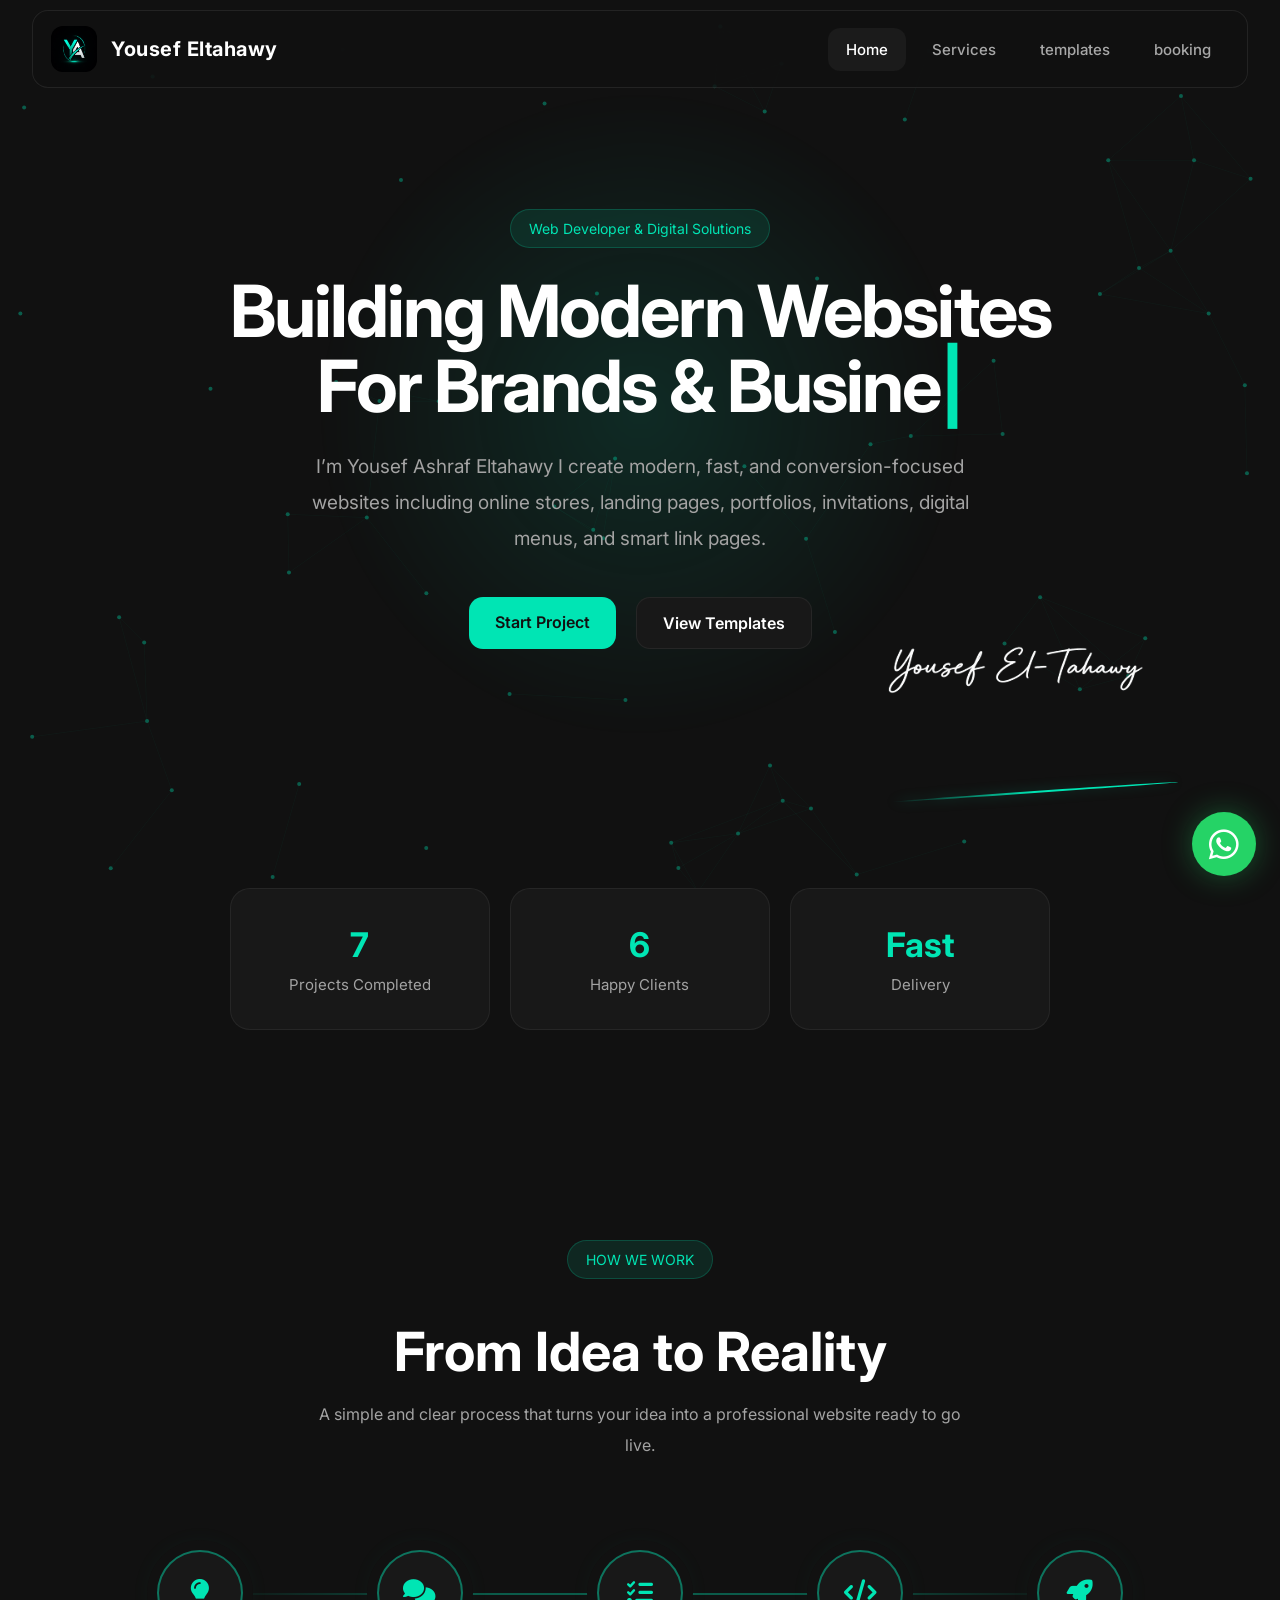
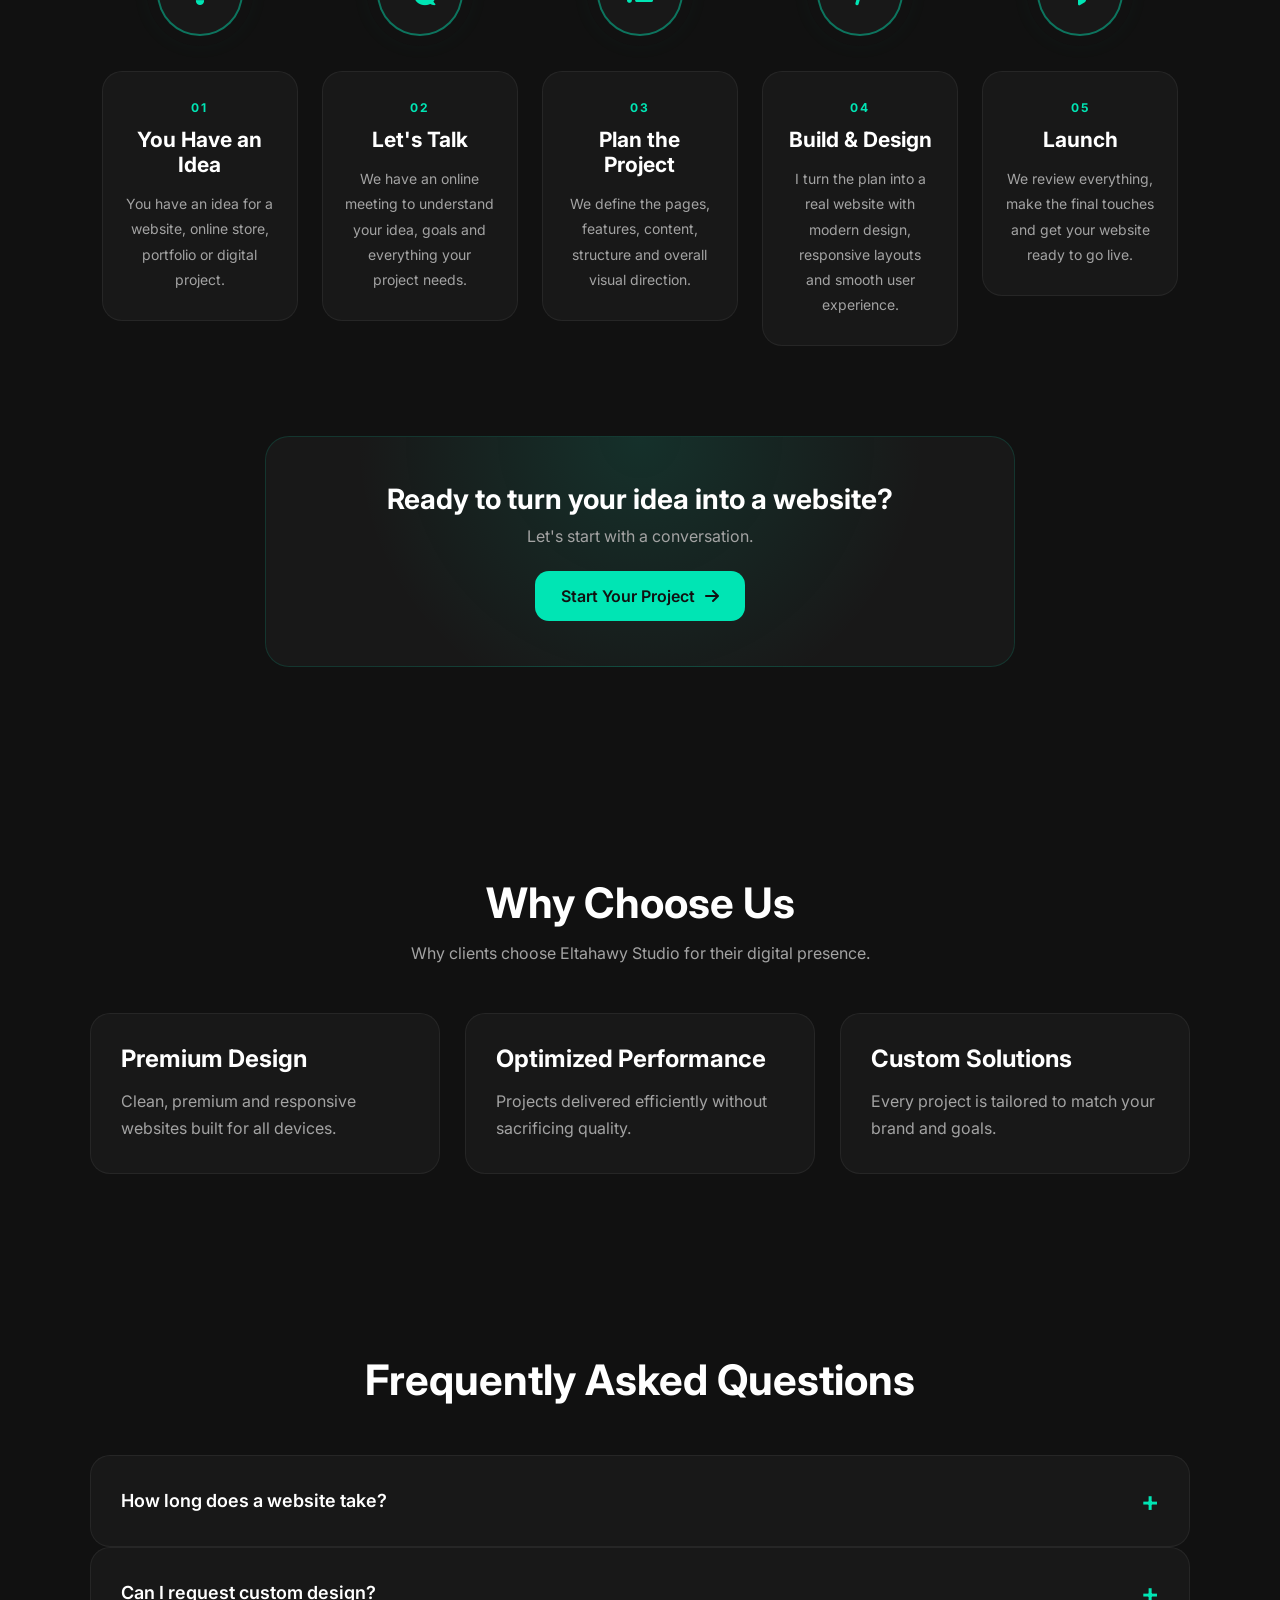
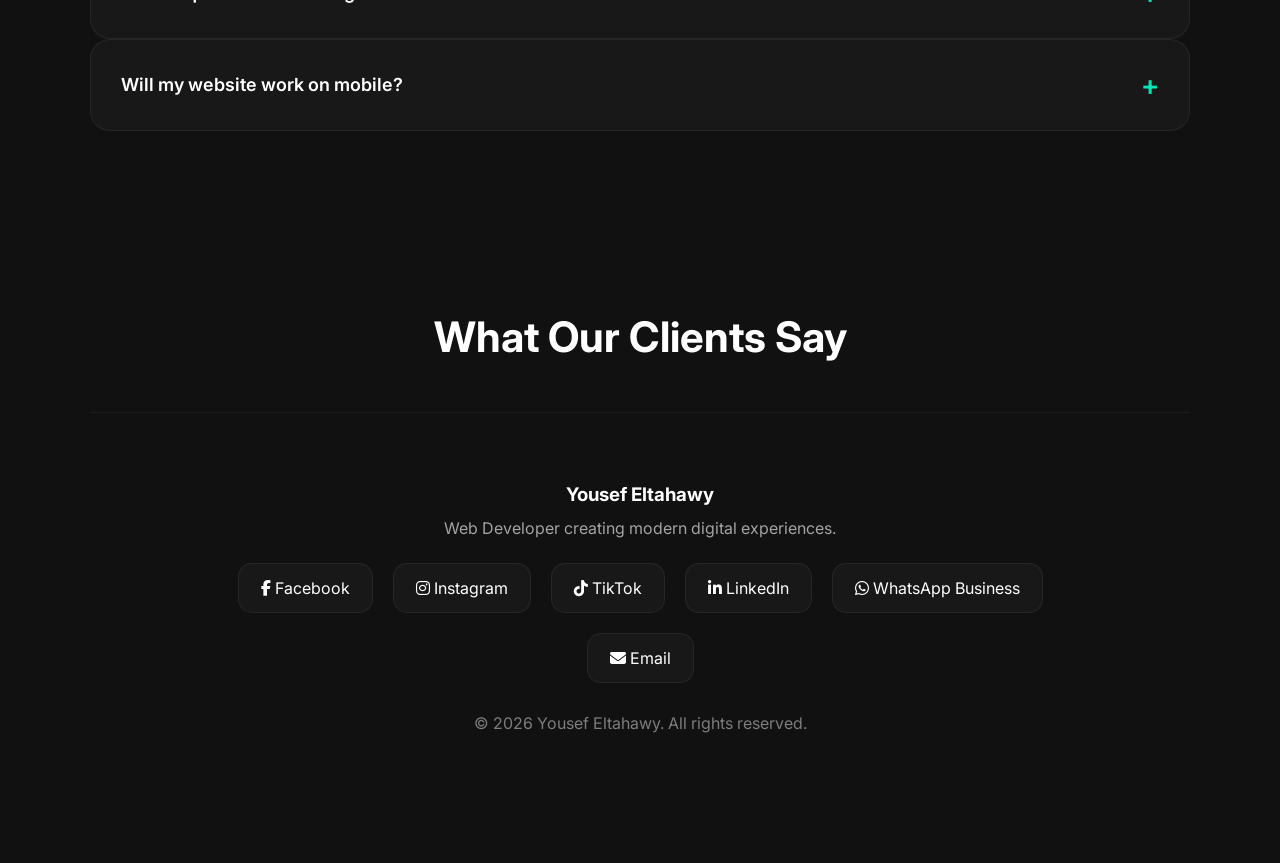
==== index.html @ 24824e4f "Add files via upload" ====
<!DOCTYPE html>
<html lang="en">
<head>

<meta charset="UTF-8">
<meta http-equiv="X-UA-Compatible" content="IE=edge">

<meta name="viewport" content="width=device-width, initial-scale=1.0, maximum-scale=5">

<!-- Google Verification -->
<meta name="google-site-verification" content="qsjFEqIGCmsPD7K8iKfn00CA_WCI45lHF5KEvevb60I">

<!-- Primary SEO -->
<title>Yousef Eltahawy | Professional Web Developer & UI/UX Designer</title>

<meta name="title" content="Yousef Eltahawy | Professional Web Developer">

<meta name="description" content="Official portfolio of Yousef Eltahawy. I create premium websites, landing pages, online stores, portfolios, business websites, QR menus and modern web experiences with stunning UI, smooth animations and responsive design.">

<meta name="keywords" content="
Yousef Eltahawy,
Web Developer,
Frontend Developer,
Website Developer,
Portfolio,
Landing Page,
Online Store,
Business Website,
UI Design,
UX Design,
HTML,
CSS,
JavaScript,
Responsive Website,
GitHub Portfolio,
Egypt Web Developer">

<meta name="author" content="Yousef Eltahawy">

<meta name="robots" content="index,follow,max-image-preview:large,max-snippet:-1,max-video-preview:-1">

<meta name="theme-color" content="#00E5B4">

<meta name="format-detection" content="telephone=no">

<meta name="language" content="English">

<meta name="revisit-after" content="7 days">

<link rel="canonical" href="https://yoyou458.github.io/home/">

<!-- Favicon -->

<link rel="icon" type="image/png" sizes="512x512" href="logo.png">
<link rel="shortcut icon" href="logo.png">
<link rel="apple-touch-icon" href="logo.png">

<!-- Open Graph -->

<meta property="og:type" content="website">

<meta property="og:site_name" content="Yousef Eltahawy">

<meta property="og:locale" content="en_US">

<meta property="og:url" content="https://yoyou458.github.io/home/">

<meta property="og:title" content="Yousef Eltahawy | Professional Web Developer">

<meta property="og:description" content="Premium websites, online stores, portfolios and landing pages with modern UI, smooth animations and responsive design.">

<meta property="og:image" content="https://yoyou458.github.io/home/logo.png">

<meta property="og:image:secure_url" content="https://yoyou458.github.io/home/logo.png">

<meta property="og:image:type" content="image/png">

<meta property="og:image:width" content="1200">

<meta property="og:image:height" content="630">

<meta property="og:image:alt" content="Yousef Eltahawy Logo">

<!-- Twitter -->

<meta name="twitter:card" content="summary_large_image">

<meta name="twitter:title" content="Yousef Eltahawy | Professional Web Developer">

<meta name="twitter:description" content="Modern websites, online stores, portfolios and responsive web development.">

<meta name="twitter:image" content="https://yoyou458.github.io/home/logo.png">

<meta name="twitter:image:alt" content="Yousef Eltahawy Logo">

<!-- PWA -->

<meta name="application-name" content="Yousef Eltahawy">

<meta name="apple-mobile-web-app-title" content="Yousef Eltahawy">

<meta name="apple-mobile-web-app-capable" content="yes">

<meta name="apple-mobile-web-app-status-bar-style" content="black-translucent">

<!-- Structured Data -->

<script type="application/ld+json">
{
 "@context":"https://schema.org",
 "@type":"Person",
 "name":"Yousef Eltahawy",
 "url":"https://yoyou458.github.io/home/",
 "image":"https://yoyou458.github.io/home/logo.png",
 "jobTitle":"Web Developer",
 "description":"Professional Front-End Web Developer",
 "sameAs":[
   "https://github.com/yoyou458"
 ]
}
</script>

<!-- Performance -->

<link rel="preconnect" href="https://fonts.googleapis.com">

<link rel="preconnect" href="https://fonts.gstatic.com" crossorigin>

<link href="https://fonts.googleapis.com/css2?family=Inter:wght@300;400;500;600;700;800&display=swap" rel="stylesheet">

<link rel="stylesheet" href="https://cdnjs.cloudflare.com/ajax/libs/font-awesome/6.7.2/css/all.min.css">

<link rel="stylesheet" href="style.css">

</head>

<body>

    <canvas id="particles"></canvas>

<nav class="navbar">

    <a href="index.html" class="logo">
        <img src="logo.png" alt="Yousef Eltahawy Logo">
        <span>Yousef Eltahawy</span>
    </a>


    <div class="menu-toggle" id="menuToggle">
        <span></span>
        <span></span>
        <span></span>
    </div>


    <div class="nav-links" id="navLinks">

        <a href="index.html" class="active">
            Home
        </a>

        <a href="services.html">
            Services
        </a>

        <a href="templates.html">
            templates
        </a>

        <a href="booking.html">
            booking
        </a>

    </div>

</nav>

<section class="hero">

    <div class="hero-left">

        <span class="tag">
            Web Developer & Digital Solutions
        </span>

        <h1 id="typing-text"></h1>

        <p>
            I’m Yousef Ashraf Eltahawy
            I create modern, fast, and conversion-focused websites
            including online stores, landing pages, portfolios,
            invitations, digital menus, and smart link pages.
        </p>

        <div class="hero-buttons">
            <a href="booking.html" class="primary-btn">
                Start Project
            </a>

            <a href="templates.html" class="secondary-btn">
                View Templates
            </a>
        </div>

    </div>


    <!-- PERSONAL SIGNATURE -->

    <div class="hero-signature">

        <img
            src="signature.png"
            alt="Yousef El-Tahawy Signature"
        >

        <span></span>

    </div>

</section>

<div class="hero-stats">
    <div class="stat-box">
        <h3 class="counter" data-target="20">0</h3>
        <p>Projects Completed</p>
    </div>

    <div class="stat-box">
        <h3 class="counter" data-target="15">0</h3>
        <p>Happy Clients</p>
    </div>

    <div class="stat-box">
        <h3>Fast</h3>
        <p>Delivery</p>
    </div>
</div>

<!-- =========================
     HOW WE WORK
========================= -->

<section class="process-section">

    <div class="section-head process-head">

        <span class="tag">
            HOW WE WORK
        </span>

        <h2>
            From Idea to Reality
        </h2>

        <p>
            A simple and clear process that turns your idea
            into a professional website ready to go live.
        </p>

    </div>


    <div class="process-line">


        <!-- STEP 01 -->

        <div class="process-step">

            <div class="process-dot">
                <i class="fa-solid fa-lightbulb"></i>
            </div>

            <div class="process-card">

                <span class="process-number">
                    01
                </span>

                <h3>
                    You Have an Idea
                </h3>

                <p>
                    You have an idea for a website, online store,
                    portfolio or digital project.
                </p>

            </div>

        </div>


        <!-- STEP 02 -->

        <div class="process-step">

            <div class="process-dot">
                <i class="fa-solid fa-comments"></i>
            </div>

            <div class="process-card">

                <span class="process-number">
                    02
                </span>

                <h3>
                    Let's Talk
                </h3>

                <p>
                    We have an online meeting to understand your
                    idea, goals and everything your project needs.
                </p>

            </div>

        </div>


        <!-- STEP 03 -->

        <div class="process-step">

            <div class="process-dot">
                <i class="fa-solid fa-list-check"></i>
            </div>

            <div class="process-card">

                <span class="process-number">
                    03
                </span>

                <h3>
                    Plan the Project
                </h3>

                <p>
                    We define the pages, features, content,
                    structure and overall visual direction.
                </p>

            </div>

        </div>


        <!-- STEP 04 -->

        <div class="process-step">

            <div class="process-dot">
                <i class="fa-solid fa-code"></i>
            </div>

            <div class="process-card">

                <span class="process-number">
                    04
                </span>

                <h3>
                    Build & Design
                </h3>

                <p>
                    I turn the plan into a real website with
                    modern design, responsive layouts and smooth
                    user experience.
                </p>

            </div>

        </div>


        <!-- STEP 05 -->

        <div class="process-step">

            <div class="process-dot">
                <i class="fa-solid fa-rocket"></i>
            </div>

            <div class="process-card">

                <span class="process-number">
                    05
                </span>

                <h3>
                    Launch
                </h3>

                <p>
                    We review everything, make the final touches
                    and get your website ready to go live.
                </p>

            </div>

        </div>

    </div>


    <div class="process-cta">

        <h3>
            Ready to turn your idea into a website?
        </h3>

        <p>
            Let's start with a conversation.
        </p>

        <a href="booking.html" class="primary-btn">
            Start Your Project
            <i class="fa-solid fa-arrow-right"></i>
        </a>

    </div>

</section>


<section class="why-us">
    <div class="section-head">
        <h2>Why Choose Us</h2>
        <p>Why clients choose Eltahawy Studio for their digital presence.</p>
    </div>

    <div class="why-grid">
        <div class="why-card">
            <h3>Premium Design</h3>
            <p>Clean, premium and responsive websites built for all devices.</p>
        </div>

        <div class="why-card">
            <h3>Optimized Performance</h3>
            <p>Projects delivered efficiently without sacrificing quality.</p>
        </div>

        <div class="why-card">
            <h3>Custom Solutions</h3>
            <p>Every project is tailored to match your brand and goals.</p>
        </div>
    </div>
</section>

<section class="faq-section">
    <div class="section-head">
        <h2>Frequently Asked Questions</h2>
    </div>

<div class="faq-item">
    <button class="faq-question">
        <span>How long does a website take?</span>
        <span class="faq-icon">+</span>
    </button>

    <div class="faq-answer">
        <p>
            Most websites are completed within a few days
            depending on complexity.
        </p>
    </div>
</div>

<div class="faq-item">
    <button class="faq-question">
        <span>Can I request custom design?</span>
        <span class="faq-icon">+</span>
    </button>

    <div class="faq-answer">
        <p>
            Yes, every project can be fully customized based on your vision.
        </p>
    </div>
</div>

<div class="faq-item">
    <button class="faq-question">
        <span>Will my website work on mobile?</span>
        <span class="faq-icon">+</span>
    </button>

    <div class="faq-answer">
        <p>
            Yes, all websites are fully responsive and optimized for mobile devices.
        </p>
    </div>
</div>
    </div>
</section>

<section class="testimonials">
    <div class="section-head">
        <h2>What Our Clients Say</h2>
    </div>


 <!-- FOOTER -->

    <footer class="footer">

        <div class="footer-content">

            <h3>
                Yousef Eltahawy
            </h3>

            <p>
                Web Developer creating modern digital experiences.
            </p>


            <div class="footer-buttons">

                <a href="https://www.facebook.com/profile.php?id=61593084830666"
                   target="_blank"
                   rel="noopener noreferrer">

                    <i class="fa-brands fa-facebook-f"></i>

                    Facebook

                </a>


                <a href="https://www.instagram.com/yousefeltahawy.dev/"
                   target="_blank"
                   rel="noopener noreferrer">

                    <i class="fa-brands fa-instagram"></i>

                    Instagram

                </a>


                <a href="https://www.tiktok.com/@yousefeltahawy"
                   target="_blank"
                   rel="noopener noreferrer">

                    <i class="fa-brands fa-tiktok"></i>

                    TikTok

                </a>


                <a href="https://www.linkedin.com/in/yousef-el-tahawy/"
                   target="_blank"
                   rel="noopener noreferrer">

                    <i class="fa-brands fa-linkedin-in"></i>

                    LinkedIn

                </a>

                <a href="https://wa.me/20111443002"
   target="_blank"
   rel="noopener noreferrer">

    <i class="fa-brands fa-whatsapp"></i>

    WhatsApp Business

</a>

<a href="mailto:yousefeltahawyashraf@gmail.com">

    <i class="fa-solid fa-envelope"></i>

    Email

</a>

            </div>


            <span>
                © 2026 Yousef Eltahawy. All rights reserved.
            </span>

        </div>

    </footer>




<a href="https://wa.me/201114430072"
   class="whatsapp-float"
   target="_blank">
   <i class="fa-brands fa-whatsapp"></i>
</a>


<script src="script.js"></script>

</body>
</html>
---- style.css ----
/* =========================================================
   GLOBAL
========================================================= */

:root {
    --bg: #111111;
    --card: #181818;
    --card-hover: #1b1b1b;

    --white: #ffffff;
    --text: #f5f5f5;
    --muted: #a3a3a3;
    --muted-dark: #7d7d7d;

    --accent: #00e5b4;
    --accent-soft: rgba(0, 229, 180, 0.12);
    --accent-border: rgba(0, 229, 180, 0.3);

    --border: rgba(255, 255, 255, 0.06);
    --border-light: rgba(255, 255, 255, 0.08);

    --radius-sm: 12px;
    --radius-md: 16px;
    --radius-lg: 20px;
    --radius-xl: 24px;

    --transition: 0.35s ease;
}

* {
    margin: 0;
    padding: 0;
    box-sizing: border-box;
}

html {
    scroll-behavior: smooth;
}

body {
    position: relative;
    min-height: 100vh;
    overflow-x: hidden;

    font-family: "Inter", sans-serif;

    background: var(--bg);
    color: var(--white);
}

a {
    color: inherit;
    text-decoration: none;
}

button,
input,
textarea,
select {
    font: inherit;
}

img {
    display: block;
    max-width: 100%;
}

section {
    position: relative;
}


/* =========================================================
   PARTICLES
========================================================= */

#particles {
    position: fixed;
    inset: 0;

    width: 100%;
    height: 100%;

    opacity: 0.45;

    pointer-events: none;
    z-index: -1;
}


/* =========================================================
   NAVBAR
========================================================= */

.navbar {
    position: fixed;
    top: 10px;
    left: 50%;

    width: 95%;
    max-width: 1250px;

    padding: 15px 18px;

    display: flex;
    align-items: center;
    justify-content: space-between;

    transform: translateX(-50%);

    background: rgba(18, 18, 18, 0.65);
    backdrop-filter: blur(18px);
    -webkit-backdrop-filter: blur(18px);

    border: 1px solid var(--border-light);
    border-radius: var(--radius-md);

    z-index: 9999;

    transition:
        border-color var(--transition),
        box-shadow var(--transition);
}

.navbar:hover {
    border-color: rgba(0, 229, 180, 0.25);

    box-shadow:
        0 12px 35px rgba(0, 0, 0, 0.35),
        0 0 20px rgba(0, 229, 180, 0.08);
}


/* =========================================================
   LOGO
========================================================= */

.logo {
    display: flex;
    align-items: center;
    gap: 14px;

    font-size: 20px;
    font-weight: 700;
    letter-spacing: 0.5px;
}

.logo img {
    width: 46px;
    height: 46px;

    border-radius: 12px;

    transition: var(--transition);
}

.logo:hover img {
    transform: rotate(-8deg) scale(1.08);
}


/* =========================================================
   NAV LINKS
========================================================= */

.nav-links {
    display: flex;
    align-items: center;
    gap: 8px;
}

.nav-links a {
    position: relative;

    padding: 12px 18px;

    color: #a8a8a8;

    font-size: 15px;
    font-weight: 500;

    border-radius: var(--radius-sm);

    transition:
        background var(--transition),
        color var(--transition);
}

.nav-links a:hover,
.nav-links .active {
    color: var(--white);
    background: var(--card-hover);
}


/* =========================================================
   MOBILE MENU
========================================================= */

.menu-toggle {
    display: none;

    flex-direction: column;
    gap: 5px;

    cursor: pointer;
}

.menu-toggle span {
    width: 28px;
    height: 3px;

    background: var(--white);

    border-radius: 20px;
}


/* =========================================================
   NAV BUTTON
========================================================= */

.nav-btn {
    padding: 13px 22px;

    color: #111;
    background: var(--accent);

    border-radius: 14px;

    font-weight: 700;

    transition: var(--transition);
}

.nav-btn:hover {
    transform: translateY(-3px);

    box-shadow: 0 0 25px rgba(0, 229, 180, 0.4);
}


/* =========================================================
   HERO
========================================================= */

.hero {
    min-height: 92vh;

    display: flex;
    align-items: center;
    justify-content: center;

    padding: 120px 20px 90px;

    text-align: center;
}

.hero::before {
    content: "";

    position: absolute;

    width: 650px;
    height: 650px;

    top: 50%;
    left: 50%;

    transform: translate(-50%, -50%);

    background: radial-gradient(
        circle,
        rgba(0, 229, 180, 0.12),
        transparent 70%
    );

    filter: blur(10px);

    z-index: -1;
}

.hero-left {
    max-width: 850px;

    display: flex;
    flex-direction: column;
    align-items: center;

    animation: fadeUp 1s ease;
}

.hero-right {
    position: relative;
}


/* =========================================================
   HERO TAG
========================================================= */

.tag {
    display: inline-block;

    padding: 10px 18px;
    margin-bottom: 25px;

    color: var(--accent);

    background: rgba(0, 229, 180, 0.1);

    border: 1px solid rgba(0, 229, 180, 0.2);
    border-radius: 999px;

    font-size: 14px;
}


/* =========================================================
   HERO TYPOGRAPHY
========================================================= */

.hero h1 {
    margin-bottom: 25px;

    font-size: 72px;
    line-height: 1.05;
    letter-spacing: -2px;
}

.hero p {
    max-width: 700px;

    margin-bottom: 40px;

    color: var(--muted);

    font-size: 19px;
    line-height: 1.9;
}


/* =========================================================
   HERO BUTTONS
========================================================= */

.hero-buttons {
    display: flex;
    justify-content: center;
    flex-wrap: wrap;
    gap: 20px;
}

.primary-btn,
.secondary-btn {
    padding: 15px 26px;

    border-radius: 14px;

    font-weight: 600;

    transition: var(--transition);
}

.primary-btn {
    color: #111;
    background: var(--accent);
}

.secondary-btn {
    background: var(--card);
    border: 1px solid var(--border);
}

.primary-btn:hover,
.secondary-btn:hover {
    transform: translateY(-4px);
}

.primary-btn:hover {
    box-shadow: 0 12px 28px rgba(0, 229, 180, 0.2);
}


/* =========================================================
   HERO STATS
========================================================= */

.hero-stats {
    width: 100%;
    max-width: 1000px;

    margin: 60px auto 90px;
    padding: 0 7%;

    display: grid;
    grid-template-columns: repeat(3, 1fr);

    gap: 20px;
}

.stat-box {
    padding: 35px 20px;

    text-align: center;

    background: var(--card);

    border: 1px solid var(--border);
    border-radius: var(--radius-lg);

    transition: var(--transition);
}

.stat-box:hover {
    transform: translateY(-5px);

    border-color: var(--accent-border);
}

.stat-box h3 {
    margin-bottom: 10px;

    color: var(--accent);

    font-size: 34px;
}

.stat-box p {
    margin: 0;

    color: var(--muted);

    font-size: 15px;
}


/* =========================================================
   TYPING TEXT
========================================================= */

#typing-text {
    min-height: 140px;
}

#typing-text::after {
    content: "|";

    color: var(--accent);

    animation: blink 0.7s infinite;
}


/* =========================================================
   GENERAL SECTION HEAD
========================================================= */

.section-head {
    margin-bottom: 50px;

    text-align: center;
}

.section-head h2 {
    margin-bottom: 15px;

    font-size: 42px;
}

.section-head p {
    color: var(--muted);
}


/* =========================================================
   WHY US / TESTIMONIALS / FAQ
========================================================= */

.why-us,
.faq-section,
.testimonials {
    padding: 90px 7%;
}

.why-grid,
.reviews-grid {
    display: grid;
    grid-template-columns: repeat(3, 1fr);

    gap: 25px;
}


/* =========================================================
   GENERAL CARD SYSTEM
========================================================= */

.why-card,
.review-card,
.faq-item,
.service-card,
.template-card,
.process-card {
    position: relative;
    overflow: hidden;

    background: var(--card);

    border: 1px solid var(--border);
    border-radius: var(--radius-lg);

    transition:
        transform var(--transition),
        border-color var(--transition),
        box-shadow var(--transition);
}

.why-card::before,
.review-card::before,
.faq-item::before,
.service-card::before,
.template-card::before,
.process-card::before {
    content: "";

    position: absolute;
    inset: 0;

    background: radial-gradient(
        circle at top left,
        rgba(0, 229, 180, 0.12),
        transparent 55%
    );

    opacity: 0;

    pointer-events: none;

    transition: opacity var(--transition);
}

.why-card:hover,
.review-card:hover,
.faq-item:hover,
.service-card:hover,
.template-card:hover,
.process-card:hover {
    transform: translateY(-8px) scale(1.02);

    border-color: var(--accent-border);

    box-shadow:
        0 20px 40px rgba(0, 0, 0, 0.35),
        0 0 20px rgba(0, 229, 180, 0.1);
}

.why-card:hover::before,
.review-card:hover::before,
.faq-item:hover::before,
.service-card:hover::before,
.template-card:hover::before,
.process-card:hover::before {
    opacity: 1;
}


/* =========================================================
   WHY CARDS
========================================================= */

.why-card {
    padding: 30px;
}

.why-card h3 {
    margin-bottom: 15px;

    font-size: 24px;
}

.why-card p,
.review-card p,
.faq-item p {
    color: var(--muted);
    line-height: 1.7;
}


/* =========================================================
   REVIEWS
========================================================= */

.review-card {
    padding: 30px;
}

.review-card h4 {
    margin-top: 20px;

    color: var(--accent);
}


/* =========================================================
   FAQ
========================================================= */

.faq-list {
    display: flex;
    flex-direction: column;
    gap: 20px;
}

.faq-item {
    padding: 0;
}

.faq-question {
    width: 100%;

    padding: 28px 30px;

    display: flex;
    align-items: center;
    justify-content: space-between;

    color: var(--white);
    background: none;

    border: none;

    cursor: pointer;

    font-size: 18px;
    font-weight: 600;

    text-align: left;
}

.faq-icon {
    color: var(--accent);

    font-size: 28px;

    transition: var(--transition);
}

.faq-answer {
    max-height: 0;

    overflow: hidden;

    transition: max-height 0.35s ease;
}

.faq-answer p {
    padding: 0 30px 28px;

    line-height: 1.8;
}

.faq-item.active .faq-answer {
    max-height: 220px;
}

.faq-item.active .faq-icon {
    transform: rotate(45deg);
}


/* =========================================================
   FOOTER
========================================================= */

.footer {
    width: 100%;

    padding: 70px 20px 40px;

    display: flex;
    align-items: center;
    justify-content: center;

    border-top: 1px solid rgba(255, 255, 255, 0.05);
}

.footer-content {
    width: 100%;
    max-width: 900px;

    margin: auto;

    display: flex;
    flex-direction: column;
    align-items: center;
    justify-content: center;

    text-align: center;
}

.footer-content h3 {
    margin-bottom: 12px;
}

.footer-content p {
    margin-bottom: 25px;

    color: var(--muted);

    text-align: center;
}

.footer-buttons {
    margin-bottom: 30px;

    display: flex;
    align-items: center;
    justify-content: center;
    flex-wrap: wrap;

    gap: 20px;
}

.footer-buttons a {
    padding: 14px 22px;

    background: var(--card);

    border: 1px solid var(--border);
    border-radius: 14px;

    transition: var(--transition);
}

.footer-buttons a:hover {
    transform: translateY(-3px);

    border-color: var(--accent-border);
}

.footer-content span {
    display: block;
    width: 100%;

    color: var(--muted-dark);

    text-align: center;
}


/* =========================================================
   PAGE HERO
========================================================= */

.page-hero {
    padding: 100px 7% 70px;

    text-align: center;
}

.page-hero h1 {
    margin-bottom: 18px;

    font-size: 54px;
}

.page-hero p {
    max-width: 760px;

    margin: auto;

    color: var(--muted);

    line-height: 1.8;
}


/* =========================================================
   TEMPLATES
========================================================= */

.templates-section {
    padding: 40px 7% 100px;
}

.templates-grid {
    display: grid;
    grid-template-columns: repeat(3, 1fr);

    gap: 28px;
}

.template-card {
    padding: 20px;
}

.template-card img {
    width: 100%;
    height: 220px;

    margin-bottom: 20px;

    object-fit: cover;

    border-radius: 16px;
}

.template-card h3 {
    margin-bottom: 18px;

    font-size: 22px;
}

.visit-btn {
    display: inline-block;

    padding: 12px 22px;

    color: #111;
    background: var(--accent);

    border-radius: 12px;

    font-weight: 600;

    transition: var(--transition);
}

.visit-btn:hover {
    transform: translateY(-3px);
}


/* =========================================================
   SERVICES
========================================================= */

.services-section {
    padding: 40px 7% 100px;
}

.services-grid {
    display: grid;
    grid-template-columns: repeat(3, 1fr);

    gap: 25px;
}

.service-card {
    min-height: 240px;

    padding: 30px;
}

.service-card h3 {
    margin-bottom: 16px;

    font-size: 24px;
}

.service-card p {
    color: var(--muted);

    line-height: 1.8;
}


/* =========================================================
   BOOKING
========================================================= */

.booking-section {
    min-height: 70vh;

    padding: 60px 7%;

    display: flex;
    align-items: center;
    justify-content: center;
}

.booking-wrapper {
    width: 100%;

    display: flex;
    justify-content: center;
}

.booking-card {
    width: 100%;
    max-width: 800px;

    padding: 60px;

    text-align: center;

    background: var(--card);

    border: 1px solid var(--border);
    border-radius: var(--radius-xl);
}

.booking-card h2 {
    margin-bottom: 20px;

    font-size: 46px;
}

.booking-card p {
    margin-bottom: 30px;

    color: var(--muted);

    line-height: 1.8;
}


/* =========================================================
   SKILLS
========================================================= */

.skills-section {
    padding: 110px 7%;

    display: flex;
    align-items: center;
    justify-content: space-between;

    gap: 80px;
}

.skills-left,
.skills-right {
    flex: 1;
}

.skills-left {
    display: flex;
    justify-content: center;
}

.skills-right h2 {
    margin-bottom: 22px;

    font-size: 48px;
}

.skills-right p {
    margin-bottom: 35px;

    color: var(--muted);

    line-height: 1.9;
}


/* =========================================================
   SKILLS ORBIT
========================================================= */

.orbit {
    position: relative;

    width: 430px;
    height: 430px;

    animation: rotateOrbit 24s linear infinite;
}

.orbit::before {
    content: "";

    position: absolute;
    inset: 35px;

    border: 1px solid rgba(255, 255, 255, 0.08);
    border-radius: 50%;
}

.orbit-center {
    position: absolute;

    top: 50%;
    left: 50%;

    width: 110px;
    height: 110px;

    transform: translate(-50%, -50%);

    display: flex;
    align-items: center;
    justify-content: center;

    color: #111;
    background: var(--accent);

    border-radius: 50%;

    font-size: 42px;

    box-shadow: 0 0 35px rgba(0, 229, 180, 0.35);
}

.orbit-item {
    position: absolute;

    width: 72px;
    height: 72px;

    display: flex;
    align-items: center;
    justify-content: center;

    color: var(--accent);
    background: var(--card);

    border: 1px solid var(--border-light);
    border-radius: 50%;

    font-size: 34px;
}

.html {
    top: 0;
    left: 50%;
    transform: translateX(-50%);
}

.css {
    top: 15%;
    right: 5%;
}

.js {
    top: 50%;
    right: 0;
    transform: translateY(-50%);
}

.react {
    right: 5%;
    bottom: 15%;
}

.git {
    bottom: 0;
    left: 50%;
    transform: translateX(-50%);
}

.github {
    bottom: 15%;
    left: 5%;
}

.figma {
    top: 50%;
    left: 0;
    transform: translateY(-50%);
}

.database {
    top: 15%;
    left: 5%;
}


/* =========================================================
   MY WORK
========================================================= */

.work-hero {
    padding-bottom: 60px;
}

.work-hero h1 {
    margin-bottom: 20px;

    font-size: 58px;
    line-height: 1.1;
}

.work-hero p {
    max-width: 720px;
}

.my-work-section {
    padding: 20px 7% 120px;
}

.projects-grid {
    max-width: 1250px;

    margin: auto;

    display: grid;
    grid-template-columns: repeat(3, 1fr);

    gap: 28px;
}


/* =========================================================
   PROJECT CARD
========================================================= */

.project-card {
    position: relative;
    overflow: hidden;

    background: var(--card);

    border: 1px solid rgba(255, 255, 255, 0.07);
    border-radius: var(--radius-xl);

    transition:
        transform 0.4s ease,
        border-color 0.4s ease,
        box-shadow 0.4s ease;
}

.project-card:hover {
    transform: translateY(-10px);

    border-color: rgba(0, 229, 180, 0.35);

    box-shadow:
        0 25px 55px rgba(0, 0, 0, 0.4),
        0 0 30px rgba(0, 229, 180, 0.08);
}


/* =========================================================
   PROJECT IMAGE
========================================================= */

.project-image {
    position: relative;

    height: 260px;

    overflow: hidden;

    background: #111;
}

.project-image img {
    width: 100%;
    height: 100%;

    object-fit: cover;

    transition:
        transform 0.6s ease,
        filter 0.6s ease;
}

.project-card:hover .project-image img {
    transform: scale(1.06);

    filter: brightness(0.7);
}


/* =========================================================
   PROJECT OVERLAY
========================================================= */

.project-overlay {
    position: absolute;
    inset: 0;

    display: flex;
    align-items: center;
    justify-content: center;

    background: rgba(0, 0, 0, 0.35);

    opacity: 0;

    transition: var(--transition);
}

.project-card:hover .project-overlay {
    opacity: 1;
}

.project-view {
    width: 58px;
    height: 58px;

    display: flex;
    align-items: center;
    justify-content: center;

    color: #111;
    background: var(--accent);

    border-radius: 50%;

    font-size: 20px;

    transform: translateY(15px);

    transition: var(--transition);
}

.project-card:hover .project-view {
    transform: translateY(0);
}

.project-view:hover {
    transform: scale(1.08) !important;
}


/* =========================================================
   PROJECT CONTENT
========================================================= */

.project-content {
    padding: 28px;
}

.project-type {
    display: inline-block;

    margin-bottom: 12px;

    color: var(--accent);

    font-size: 13px;
    font-weight: 600;
    letter-spacing: 0.5px;
}

.project-content h3 {
    margin-bottom: 12px;

    font-size: 25px;
}

.project-content p {
    min-height: 54px;

    margin-bottom: 25px;

    color: var(--muted);

    font-size: 15px;
    line-height: 1.8;
}


/* =========================================================
   PROJECT BUTTON
========================================================= */

.project-btn {
    display: inline-flex;
    align-items: center;
    gap: 10px;

    padding: 13px 20px;

    color: #111;
    background: var(--accent);

    border-radius: 12px;

    font-size: 14px;
    font-weight: 600;

    transition: var(--transition);
}

.project-btn i {
    transition: var(--transition);
}

.project-btn:hover {
    transform: translateY(-3px);

    box-shadow: 0 10px 25px rgba(0, 229, 180, 0.2);
}

.project-btn:hover i {
    transform: translateX(5px);
}


/* =========================================================
   HOW WE WORK
========================================================= */

.process-section {
    padding: 120px 7%;

    overflow: hidden;
}

.process-head {
    max-width: 800px;

    margin: 0 auto 90px;

    text-align: center;
}

.process-head h2 {
    margin: 18px 0;

    font-size: 54px;
    line-height: 1.1;
}

.process-head p {
    max-width: 650px;

    margin: auto;

    color: var(--muted);

    line-height: 1.9;
}


/* =========================================================
   PROCESS LINE
========================================================= */

.process-line {
    position: relative;

    max-width: 1200px;

    margin: auto;

    display: grid;
    grid-template-columns: repeat(5, 1fr);
}

.process-line::before {
    content: "";

    position: absolute;

    top: 43px;
    left: 10%;
    right: 10%;

    height: 2px;

    background: linear-gradient(
        90deg,
        transparent,
        var(--accent),
        var(--accent),
        transparent
    );

    opacity: 0.35;
}


/* =========================================================
   PROCESS STEP
========================================================= */

.process-step {
    position: relative;

    padding: 0 12px;

    display: flex;
    flex-direction: column;
    align-items: center;
}


/* =========================================================
   PROCESS DOT
========================================================= */

.process-dot {
    position: relative;
    z-index: 2;

    width: 86px;
    height: 86px;

    display: flex;
    align-items: center;
    justify-content: center;

    color: var(--accent);
    background: var(--card);

    border: 2px solid rgba(0, 229, 180, 0.45);
    border-radius: 50%;

    font-size: 26px;

    box-shadow:
        0 0 0 10px var(--bg),
        0 0 30px rgba(0, 229, 180, 0.08);

    transition: var(--transition);
}

.process-step:hover .process-dot {
    color: #111;
    background: var(--accent);

    border-color: var(--accent);

    transform: scale(1.1);

    box-shadow:
        0 0 0 10px var(--bg),
        0 0 35px rgba(0, 229, 180, 0.35);
}


/* =========================================================
   PROCESS CARD
========================================================= */

.process-card {
    width: 100%;
    min-height: 225px;

    margin-top: 35px;
    padding: 28px 22px;

    text-align: center;
}

.process-number {
    display: block;

    margin-bottom: 12px;

    color: var(--accent);

    font-size: 12px;
    font-weight: 700;
    letter-spacing: 2px;
}

.process-card h3 {
    margin-bottom: 14px;

    font-size: 21px;
}

.process-card p {
    color: var(--muted);

    font-size: 14px;
    line-height: 1.8;
}


/* =========================================================
   PROCESS CTA
========================================================= */

.process-cta {
    max-width: 750px;

    margin: 90px auto 0;
    padding: 45px 30px;

    text-align: center;

    background:
        radial-gradient(
            circle at top,
            rgba(0, 229, 180, 0.12),
            transparent 65%
        ),
        var(--card);

    border: 1px solid rgba(0, 229, 180, 0.15);
    border-radius: var(--radius-xl);
}

.process-cta h3 {
    margin-bottom: 10px;

    font-size: 28px;
}

.process-cta p {
    margin-bottom: 25px;

    color: var(--muted);
}

.process-cta .primary-btn {
    display: inline-flex;
    align-items: center;
    gap: 10px;
}

.process-cta .primary-btn i {
    transition: var(--transition);
}

.process-cta .primary-btn:hover i {
    transform: translateX(5px);
}


/* =========================================================
   WHATSAPP FLOAT
========================================================= */

.whatsapp-float {
    position: fixed;

    right: 24px;
    bottom: 24px;

    width: 64px;
    height: 64px;

    display: flex;
    align-items: center;
    justify-content: center;

    color: var(--white);
    background: #25d366;

    border-radius: 50%;

    font-size: 34px;

    z-index: 9999;

    box-shadow: 0 0 30px rgba(37, 211, 102, 0.35);

    transition: var(--transition);

    animation: whatsappPulse 2s infinite;
}

.whatsapp-float:hover {
    transform: scale(1.08);
}


/* =========================================================
   ANIMATIONS
========================================================= */

@keyframes fadeUp {
    from {
        opacity: 0;
        transform: translateY(40px);
    }

    to {
        opacity: 1;
        transform: translateY(0);
    }
}

@keyframes blink {
    50% {
        opacity: 0;
    }
}

@keyframes rotateOrbit {
    from {
        transform: rotate(0deg);
    }

    to {
        transform: rotate(360deg);
    }
}

@keyframes whatsappPulse {
    0% {
        box-shadow:
            0 0 0 0 rgba(37, 211, 102, 0.45);
    }

    70% {
        box-shadow:
            0 0 0 18px rgba(37, 211, 102, 0);
    }

    100% {
        box-shadow:
            0 0 0 0 rgba(37, 211, 102, 0);
    }
}


/* =========================================================
   TABLET
========================================================= */

@media (max-width: 1000px) {

    .hero {
        flex-direction: column;
        text-align: center;
    }

    .hero-buttons {
        justify-content: center;
    }

    .why-grid,
    .reviews-grid {
        grid-template-columns: repeat(2, 1fr);
    }

    .templates-grid,
    .services-grid {
        grid-template-columns: repeat(2, 1fr);
    }

    .projects-grid {
        grid-template-columns: repeat(2, 1fr);
    }

    .process-line {
        grid-template-columns: repeat(2, 1fr);

        gap: 50px 20px;
    }

    .process-line::before {
        display: none;
    }

    .process-card {
        min-height: 200px;
    }

    .skills-section {
        gap: 40px;
    }
}


/* =========================================================
   MOBILE
========================================================= */

@media (max-width: 768px) {

    /* NAVBAR */

    .navbar {
        position: fixed;

        flex-direction: row;

        width: 95%;
    }

    .menu-toggle {
        display: flex;
    }

    .nav-links {
        position: absolute;

        top: calc(100% + 10px);
        right: 0;

        width: 220px;

        padding: 20px;

        display: flex;
        flex-direction: column;
        align-items: stretch;

        gap: 8px;

        background: #181818;

        border: 1px solid var(--border);
        border-radius: 16px;

        opacity: 0;
        pointer-events: none;

        transform: translateY(-10px);

        transition: var(--transition);
    }

    .nav-links.active {
        opacity: 1;
        pointer-events: auto;

        transform: translateY(0);
    }

    .nav-links a {
        width: 100%;

        text-align: center;
    }

    .nav-btn {
        display: none;
    }


    /* HERO */

    .hero {
        min-height: auto;

        padding: 120px 20px 70px;
    }

    .hero h1 {
        font-size: 44px;
    }

    .hero p {
        font-size: 16px;
    }

    .hero-buttons {
        width: 100%;
    }

    .hero-stats {
        max-width: 340px;

        grid-template-columns: 1fr;

        padding: 0 20px;

        margin: 40px auto 70px;
    }


    /* SECTIONS */

    .why-us,
    .faq-section,
    .testimonials {
        padding: 70px 20px;
    }

    .section-head {
        margin-bottom: 40px;
    }

    .section-head h2 {
        font-size: 32px;
    }

    .why-grid,
    .reviews-grid,
    .templates-grid,
    .services-grid {
        grid-template-columns: 1fr;
    }


    /* PAGE HERO */

    .page-hero {
        padding: 90px 20px 55px;
    }

    .page-hero h1 {
        font-size: 38px;
    }


    /* TEMPLATES */

    .templates-section,
    .services-section {
        padding: 30px 20px 80px;
    }


    /* BOOKING */

    .booking-section {
        padding: 50px 20px;
    }

    .booking-card {
        padding: 35px;
    }

    .booking-card h2 {
        font-size: 34px;
    }


    /* SKILLS */

    .skills-section {
        padding: 80px 20px;

        flex-direction: column;

        text-align: center;

        gap: 50px;
    }

    .skills-left {
        width: 100%;
    }

    .orbit {
        width: 240px;
        height: 240px;
    }

    .orbit-center {
        width: 70px;
        height: 70px;

        font-size: 28px;
    }

    .orbit-item {
        width: 48px;
        height: 48px;

        font-size: 22px;
    }

    .skills-right {
        width: 100%;
    }

    .skills-right h2 {
        font-size: 32px;
        margin-bottom: 15px;
    }

    .skills-right p {
        margin-bottom: 25px;

        font-size: 15px;
        line-height: 1.8;
    }

    .skills-right .primary-btn {
        width: 220px;
    }


    /* MY WORK */

    .work-hero {
        padding: 80px 20px 50px;
    }

    .work-hero h1 {
        font-size: 40px;
    }

    .work-hero p {
        font-size: 15px;
        line-height: 1.8;
    }

    .my-work-section {
        padding: 10px 20px 80px;
    }

    .projects-grid {
        grid-template-columns: 1fr;

        max-width: 500px;

        gap: 22px;
    }

    .project-image {
        height: 230px;
    }

    .project-content {
        padding: 24px;
    }

    .project-content h3 {
        font-size: 23px;
    }


    /* HOW WE WORK */

    .process-section {
        padding: 80px 20px;
    }

    .process-head {
        margin-bottom: 60px;
    }

    .process-head h2 {
        font-size: 36px;
    }

    .process-head p {
        font-size: 15px;
    }

    .process-line {
        position: relative;

        display: flex;
        flex-direction: column;

        gap: 0;

        padding-left: 20px;
    }

    .process-line::before {
        display: block;

        top: 30px;
        bottom: 30px;

        left: 54px;
        right: auto;

        width: 2px;
        height: auto;

        background: linear-gradient(
            to bottom,
            transparent,
            var(--accent),
            var(--accent),
            transparent
        );
    }

    .process-step {
        display: grid;

        grid-template-columns: 70px 1fr;

        gap: 20px;

        align-items: start;

        padding: 0;

        margin-bottom: 35px;
    }

    .process-step:last-child {
        margin-bottom: 0;
    }

    .process-dot {
        width: 70px;
        height: 70px;

        font-size: 21px;

        box-shadow:
            0 0 0 7px var(--bg),
            0 0 25px rgba(0, 229, 180, 0.08);
    }

    .process-step:hover .process-dot {
        box-shadow:
            0 0 0 7px var(--bg),
            0 0 30px rgba(0, 229, 180, 0.3);
    }

    .process-card {
        min-height: auto;

        margin-top: 0;

        padding: 23px 20px;

        text-align: left;
    }

    .process-card h3 {
        font-size: 20px;
    }

    .process-card p {
        font-size: 14px;
    }

    .process-cta {
        margin-top: 60px;

        padding: 35px 22px;
    }

    .process-cta h3 {
        font-size: 24px;
    }


    /* WHATSAPP */

    .whatsapp-float {
        width: 56px;
        height: 56px;

        right: 18px;
        bottom: 18px;

        font-size: 30px;
    }
}


/* =========================================================
   SMALL MOBILE
========================================================= */

@media (max-width: 500px) {

    .hero h1 {
        font-size: 32px;
    }

    .hero-buttons,
    .footer-buttons {
        flex-direction: column;
    }

    .primary-btn,
    .secondary-btn,
    .footer-buttons a {
        width: 100%;

        text-align: center;
    }

    .page-hero h1 {
        font-size: 30px;
    }

    .work-hero h1 {
        font-size: 34px;
    }

    .project-image {
        height: 210px;
    }

    .booking-card {
        padding: 25px;
    }

    .process-cta {
        padding: 30px 18px;
    }
}

/* =================================
   HERO PERSONAL SIGNATURE
================================= */

.hero{
    position:relative;
}

.hero-signature{
    position:absolute;

    right:8%;
    bottom:45px;

    width:320px;

    display:flex;
    flex-direction:column;
    align-items:flex-end;

    z-index:3;

    opacity:0;

    animation:signatureReveal 1s ease 1.2s forwards;
}

.hero-signature img{
    width:100%;
    max-width:320px;

    height:auto;

    object-fit:contain;

    filter:
        brightness(1.15)
        contrast(1.05);

    transition:
        transform .4s ease,
        filter .4s ease;
}

.hero-signature span{
    display:block;

    width:90%;

    height:2px;

    margin-top:-8px;

    background:
        linear-gradient(
            90deg,
            transparent,
            #00E5B4,
            #00E5B4
        );

    border-radius:50%;

    box-shadow:
        0 0 12px rgba(0,229,180,.35);

    transform:rotate(-4deg);

    transform-origin:right center;
}

.hero-signature:hover img{
    transform:translateY(-4px) scale(1.02);

    filter:
        brightness(1.25)
        contrast(1.08)
        drop-shadow(0 0 12px rgba(0,229,180,.18));
}


/* =================================
   SIGNATURE ANIMATION
================================= */

@keyframes signatureReveal{

    from{
        opacity:0;
        transform:translateY(25px);
    }

    to{
        opacity:1;
        transform:translateY(0);
    }

}


/* =================================
   TABLET
================================= */

@media(max-width:1000px){

    .hero-signature{
        right:5%;
        bottom:30px;
        width:270px;
    }

}


/* =================================
   MOBILE
================================= */

@media(max-width:768px){

    .hero{
        padding-bottom:180px;
    }

    .hero-signature{

        right:50%;

        bottom:35px;

        width:240px;

        transform:translateX(50%);

        align-items:center;
    }

    .hero-signature img{
        max-width:240px;
    }

    .hero-signature span{
        width:85%;
    }

}


/* =================================
   SMALL MOBILE
================================= */

@media(max-width:500px){

    .hero{
        padding-bottom:160px;
    }

    .hero-signature{

        width:210px;

        bottom:30px;
    }

    .hero-signature img{
        max-width:210px;
    }

}

/* =========================================
   MOBILE RESPONSIVE — FINAL OVERRIDE
   max-width: 768px
========================================= */

@media (max-width: 768px){

    /* =========================
       GLOBAL
    ========================= */

    html{
        overflow-x:hidden;
    }

    body{
        overflow-x:hidden;
    }

    /* =========================
       NAVBAR
    ========================= */

    .navbar{
        position:fixed;

        top:10px;
        left:50%;

        transform:translateX(-50%);

        width:calc(100% - 24px);
        max-width:none;

        min-height:58px;

        padding:10px 14px;

        display:flex;
        flex-direction:row;

        justify-content:space-between;
        align-items:center;

        gap:10px;

        border-radius:15px;

        background:rgba(18,18,18,.88);

        backdrop-filter:blur(18px);
        -webkit-backdrop-filter:blur(18px);

        z-index:9999;
    }


    /* LOGO */

    .logo{
        gap:9px;

        font-size:16px;

        white-space:nowrap;
    }

    .logo img{
        width:38px;
        height:38px;

        border-radius:10px;
    }


    /* MENU BUTTON */

    .menu-toggle{
        display:flex;

        width:42px;
        height:42px;

        align-items:center;
        justify-content:center;

        gap:5px;

        flex-shrink:0;
    }

    .menu-toggle span{
        width:24px;
        height:2px;

        border-radius:10px;

        transition:.3s;
    }


    /* MOBILE NAV LINKS */

    .nav-links{
        position:absolute;

        top:calc(100% + 10px);
        right:0;

        width:220px;

        padding:12px;

        display:flex;
        flex-direction:column;

        align-items:stretch;

        gap:5px;

        background:rgba(24,24,24,.96);

        backdrop-filter:blur(20px);
        -webkit-backdrop-filter:blur(20px);

        border:1px solid rgba(255,255,255,.08);

        border-radius:16px;

        box-shadow:
            0 20px 45px rgba(0,0,0,.45);

        opacity:0;

        visibility:hidden;

        pointer-events:none;

        transform:translateY(-8px);

        transition:
            opacity .3s ease,
            transform .3s ease,
            visibility .3s ease;
    }

    .nav-links.active{
        opacity:1;

        visibility:visible;

        pointer-events:auto;

        transform:translateY(0);
    }

    .nav-links a{
        width:100%;

        padding:12px 14px;

        border-radius:10px;

        font-size:14px;

        text-align:left;
    }

    .nav-links a:hover,
    .nav-links .active{
        background:#1f1f1f;
    }


    /* =========================
       HERO
    ========================= */

    .hero{

        min-height:auto;

        width:100%;

        padding:
            125px
            20px
            190px;

        display:flex;

        flex-direction:column;

        justify-content:center;
        align-items:center;

        text-align:center;
    }


    .hero::before{

        width:360px;
        height:360px;

        top:42%;

        opacity:.7;
    }


    .hero-left{

        width:100%;
        max-width:500px;

        align-items:center;

        animation:fadeUp 1s ease;
    }


    /* TAG */

    .tag{

        padding:8px 14px;

        margin-bottom:20px;

        font-size:11px;

        letter-spacing:.3px;

        text-align:center;
    }


    /* HERO TITLE */

    .hero h1{

        width:100%;

        font-size:
            clamp(34px, 9vw, 46px);

        line-height:1.08;

        letter-spacing:-1.2px;

        margin-bottom:20px;
    }


    /* TYPING TEXT */

    #typing-text{

        min-height:105px;

        display:flex;

        align-items:center;
        justify-content:center;
    }


    /* HERO PARAGRAPH */

    .hero p{

        width:100%;

        max-width:480px;

        font-size:15px;

        line-height:1.8;

        margin-bottom:28px;

        color:#A3A3A3;
    }


    /* =========================
       HERO BUTTONS
    ========================= */

    .hero-buttons{

        width:100%;

        display:flex;

        flex-direction:column;

        align-items:center;

        gap:12px;
    }

    .primary-btn,
    .secondary-btn{

        width:100%;

        max-width:320px;

        padding:14px 20px;

        border-radius:13px;

        font-size:14px;

        text-align:center;
    }


    /* =========================
       SIGNATURE
    ========================= */

    .hero-signature{

        position:absolute;

        left:50%;

        right:auto;

        bottom:35px;

        transform:translateX(-50%);

        width:220px;

        max-width:70vw;

        align-items:center;

        opacity:0;

        animation:
            signatureReveal
            1s ease
            1.2s
            forwards;
    }

    .hero-signature img{

        width:100%;

        max-width:220px;

        height:auto;

        object-fit:contain;
    }

    .hero-signature span{

        width:82%;

        height:2px;

        margin-top:-5px;

        transform:rotate(-4deg);
    }


    /* =========================
       STATS
    ========================= */

    .hero-stats{

        width:100%;

        max-width:360px;

        margin:
            0 auto
            70px;

        padding:0 20px;

        display:grid;

        grid-template-columns:1fr;

        gap:14px;
    }

    .stat-box{

        width:100%;

        padding:24px 18px;

        border-radius:17px;
    }

    .stat-box h3{

        font-size:29px;

        margin-bottom:7px;
    }

    .stat-box p{

        font-size:13px;
    }


    /* =========================
       GENERAL SECTIONS
    ========================= */

    .why-us,
    .faq-section,
    .testimonials{

        padding:
            75px
            20px;
    }


    .section-head{

        margin-bottom:38px;

        text-align:center;
    }

    .section-head h2{

        font-size:31px;

        line-height:1.2;

        margin-bottom:12px;
    }

    .section-head p{

        font-size:14px;

        line-height:1.8;
    }


    /* =========================
       WHY US
    ========================= */

    .why-grid,
    .reviews-grid{

        grid-template-columns:1fr;

        gap:16px;
    }

    .why-card,
    .review-card{

        padding:24px;

        border-radius:18px;
    }

    .why-card h3{

        font-size:21px;

        margin-bottom:10px;
    }

    .why-card p,
    .review-card p{

        font-size:14px;

        line-height:1.8;
    }


    /* =========================
       PROCESS / HOW WE WORK
    ========================= */

    .process-section{

        width:100%;

        padding:
            80px
            20px;
    }

    .process-head{

        width:100%;

        margin:
            0 auto
            55px;
    }

    .process-head h2{

        font-size:34px;

        line-height:1.15;

        margin:
            15px
            0;
    }

    .process-head p{

        font-size:14px;

        line-height:1.8;
    }


    /* PROCESS LINE */

    .process-line{

        width:100%;

        display:flex;

        flex-direction:column;

        gap:0;

        padding-left:10px;

        position:relative;
    }


    .process-line::before{

        display:block;

        top:35px;
        bottom:35px;

        left:44px;

        right:auto;

        width:2px;

        height:auto;

        background:
            linear-gradient(
                to bottom,
                transparent,
                #00E5B4,
                #00E5B4,
                transparent
            );

        opacity:.35;
    }


    /* PROCESS STEP */

    .process-step{

        width:100%;

        display:grid;

        grid-template-columns:68px 1fr;

        gap:16px;

        align-items:start;

        padding:0;

        margin-bottom:28px;
    }

    .process-step:last-child{

        margin-bottom:0;
    }


    /* PROCESS DOT */

    .process-dot{

        width:68px;
        height:68px;

        margin:0;

        font-size:21px;

        border-width:1px;

        box-shadow:
            0 0 0 7px #111111,
            0 0 25px rgba(0,229,180,.08);
    }


    /* PROCESS CARD */

    .process-card{

        width:100%;

        min-height:auto;

        margin-top:0;

        padding:21px 18px;

        border-radius:17px;

        text-align:left;
    }

    .process-number{

        font-size:11px;

        margin-bottom:8px;
    }

    .process-card h3{

        font-size:19px;

        line-height:1.3;

        margin-bottom:9px;
    }

    .process-card p{

        font-size:13px;

        line-height:1.75;
    }


    /* PROCESS CTA */

    .process-cta{

        width:100%;

        margin:
            55px auto
            0;

        padding:
            32px
            20px;

        border-radius:20px;
    }

    .process-cta h3{

        font-size:23px;

        line-height:1.3;
    }

    .process-cta p{

        font-size:14px;

        line-height:1.7;

        margin-bottom:22px;
    }

    .process-cta .primary-btn{

        width:100%;

        max-width:280px;
    }


    /* =========================
       FAQ
    ========================= */

    .faq-list{

        gap:12px;
    }

    .faq-item{

        border-radius:16px;
    }

    .faq-question{

        padding:
            21px
            18px;

        font-size:15px;

        line-height:1.5;

        gap:15px;
    }

    .faq-icon{

        font-size:24px;

        flex-shrink:0;
    }

    .faq-answer p{

        padding:
            0
            18px
            21px;

        font-size:13px;

        line-height:1.8;
    }


    /* =========================
       TESTIMONIALS
    ========================= */

    .review-card h4{

        font-size:14px;

        margin-top:16px;
    }


    /* =========================
       FOOTER
    ========================= */

    .footer{

        width:100%;

        padding:
            60px
            20px
            30px;
    }

    .footer-content{

        width:100%;

        max-width:500px;
    }

    .footer-content h3{

        font-size:20px;

        margin-bottom:10px;
    }

    .footer-content p{

        font-size:13px;

        line-height:1.7;

        margin-bottom:22px;
    }

    .footer-buttons{

        width:100%;

        display:grid;

        grid-template-columns:1fr 1fr;

        gap:10px;

        margin-bottom:25px;
    }

    .footer-buttons a{

        width:100%;

        padding:12px 10px;

        border-radius:11px;

        font-size:12px;

        text-align:center;
    }

    .footer-content span{

        font-size:11px;

        line-height:1.6;
    }


    /* =========================
       WHATSAPP
    ========================= */

    .whatsapp-float{

        width:54px;
        height:54px;

        right:16px;
        bottom:16px;

        font-size:27px;
    }

}


/* =========================================
   SMALL MOBILE
   max-width: 500px
========================================= */

@media (max-width:500px){

    .navbar{

        width:calc(100% - 18px);

        padding:
            9px
            12px;
    }

    .logo{

        font-size:14px;

        gap:7px;
    }

    .logo img{

        width:35px;
        height:35px;
    }


    .hero{

        padding:
            120px
            16px
            175px;
    }

    .hero h1{

        font-size:
            clamp(31px, 9vw, 40px);

        letter-spacing:-1px;
    }

    #typing-text{

        min-height:95px;
    }

    .hero p{

        font-size:14px;

        line-height:1.75;
    }


    .hero-signature{

        width:195px;

        bottom:28px;
    }


    .hero-stats{

        padding:
            0
            16px;

        max-width:340px;
    }


    .why-us,
    .faq-section,
    .testimonials,
    .process-section{

        padding-left:16px;
        padding-right:16px;
    }


    .section-head h2{

        font-size:28px;
    }


    .process-head h2{

        font-size:31px;
    }


    .process-line{

        padding-left:4px;
    }

    .process-line::before{

        left:38px;
    }

    .process-step{

        grid-template-columns:58px 1fr;

        gap:14px;
    }

    .process-dot{

        width:58px;
        height:58px;

        font-size:19px;

        box-shadow:
            0 0 0 6px #111111,
            0 0 20px rgba(0,229,180,.08);
    }

    .process-card{

        padding:18px 16px;
    }

    .process-card h3{

        font-size:18px;
    }

    .process-card p{

        font-size:13px;
    }


    .footer-buttons{

        grid-template-columns:1fr;
    }

    .whatsapp-float{

        width:52px;
        height:52px;

        right:14px;
        bottom:14px;
    }

}
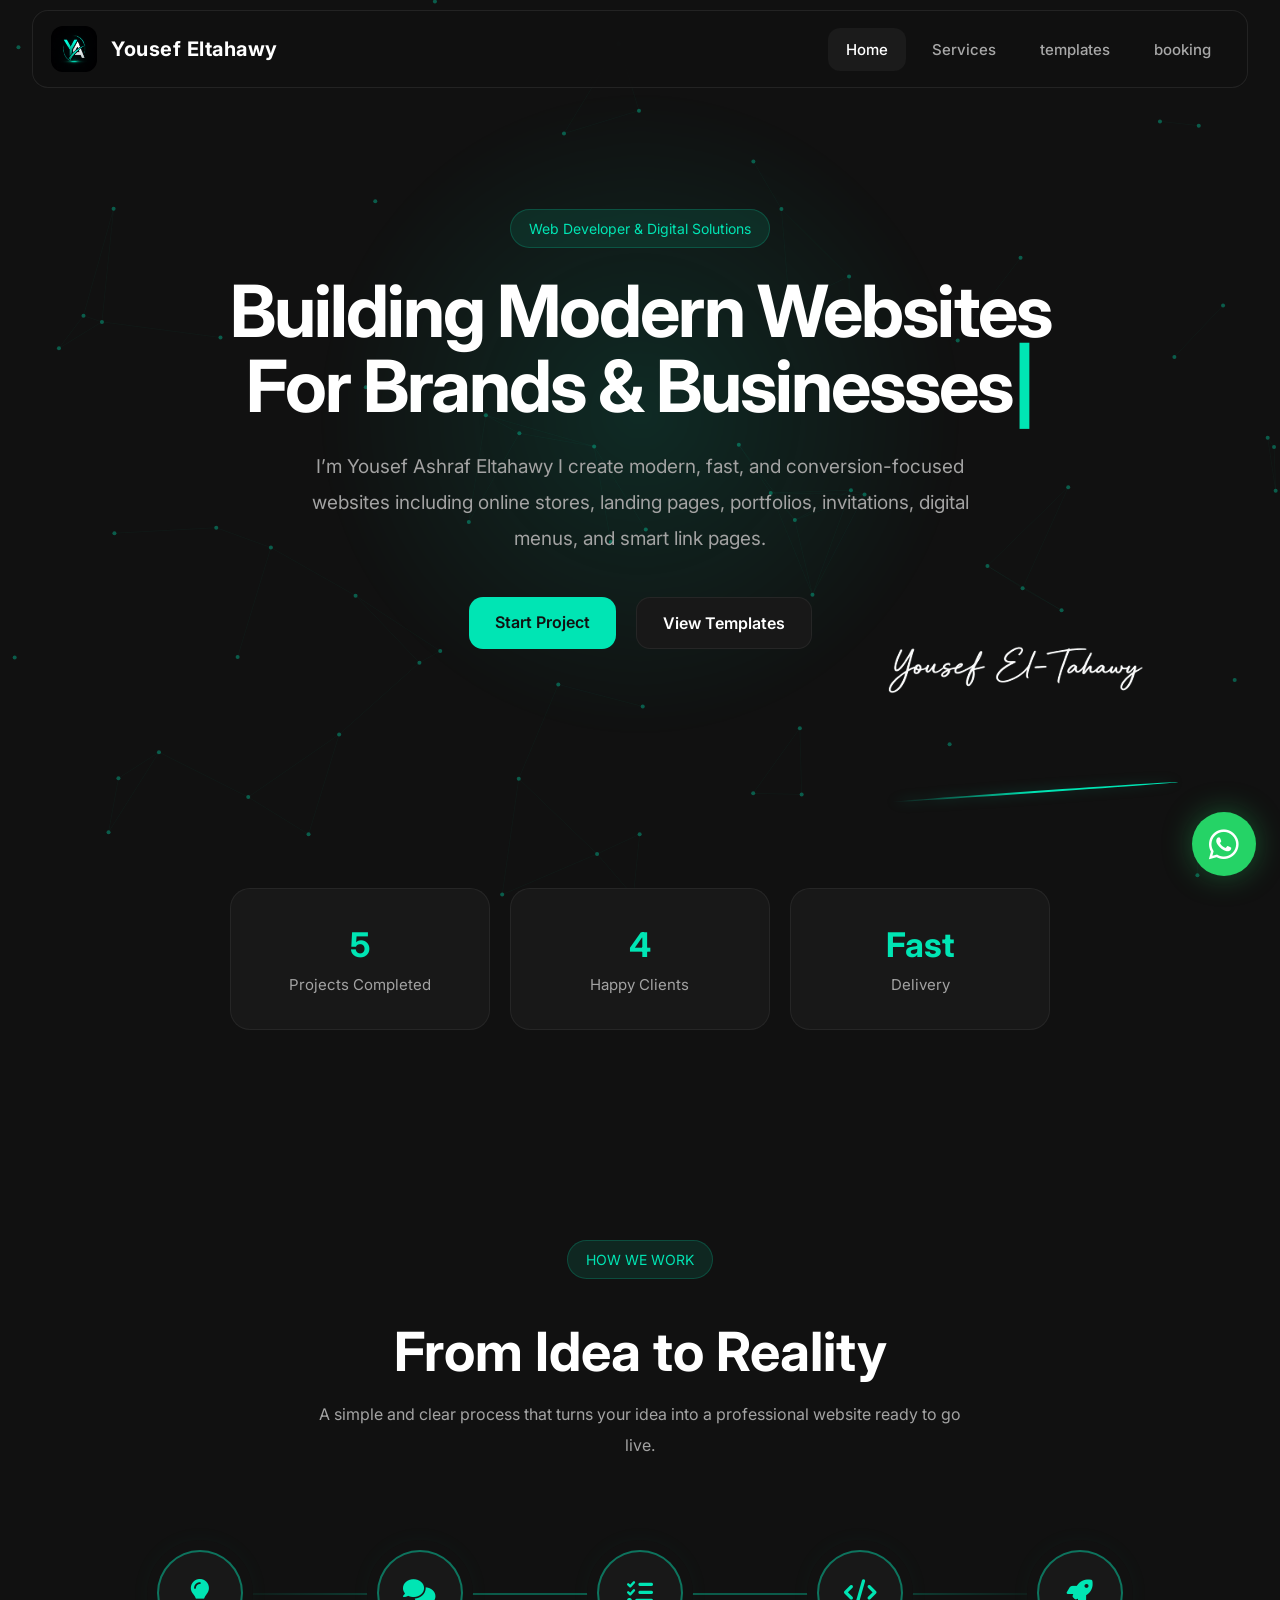
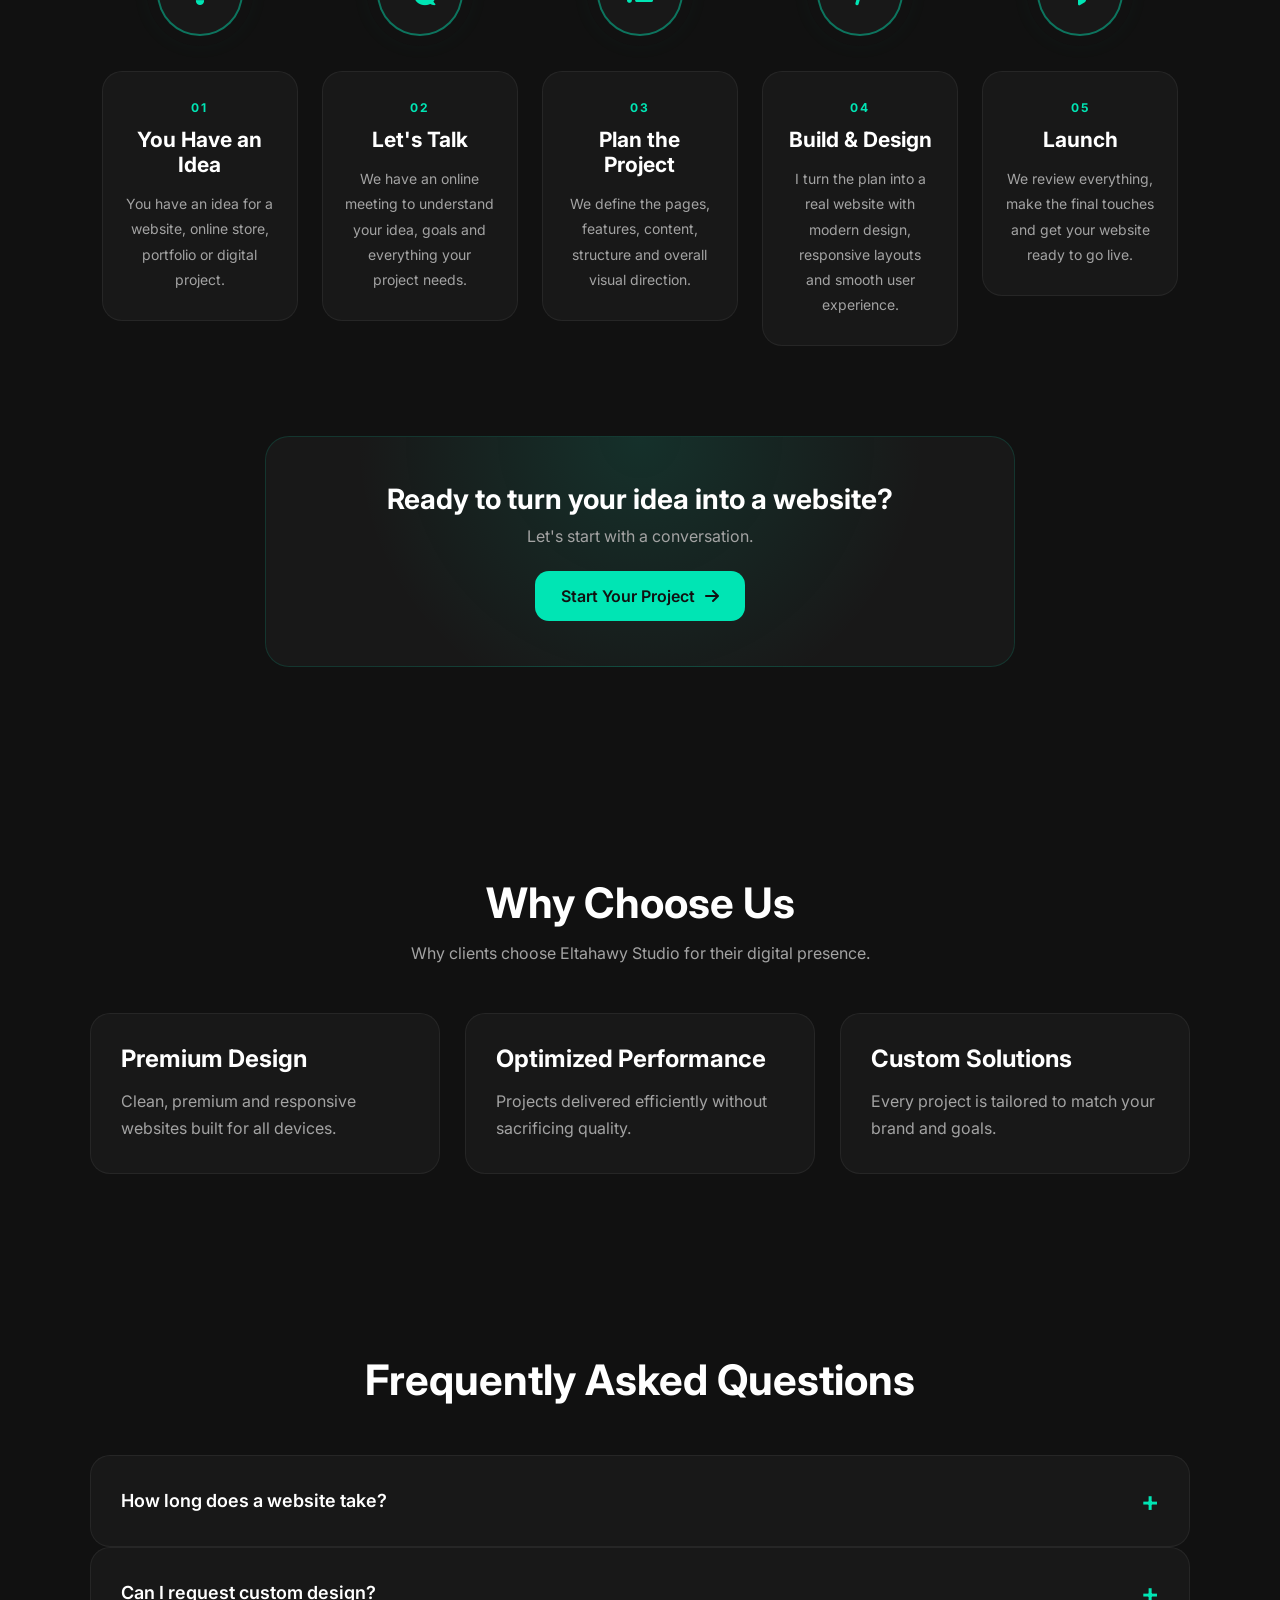
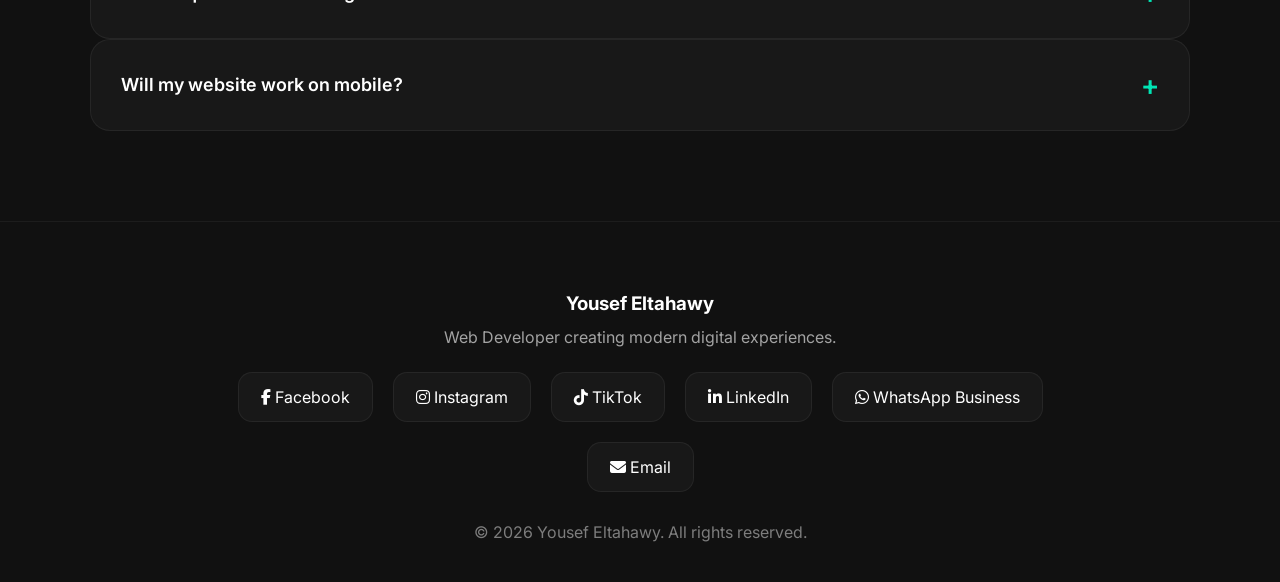
==== commit 061a577f: "Update index.html" ====
--- a/index.html
+++ b/index.html
@@ -498,11 +498,6 @@
     </div>
 </section>
 
-<section class="testimonials">
-    <div class="section-head">
-        <h2>What Our Clients Say</h2>
-    </div>
-
 
  <!-- FOOTER -->
 
